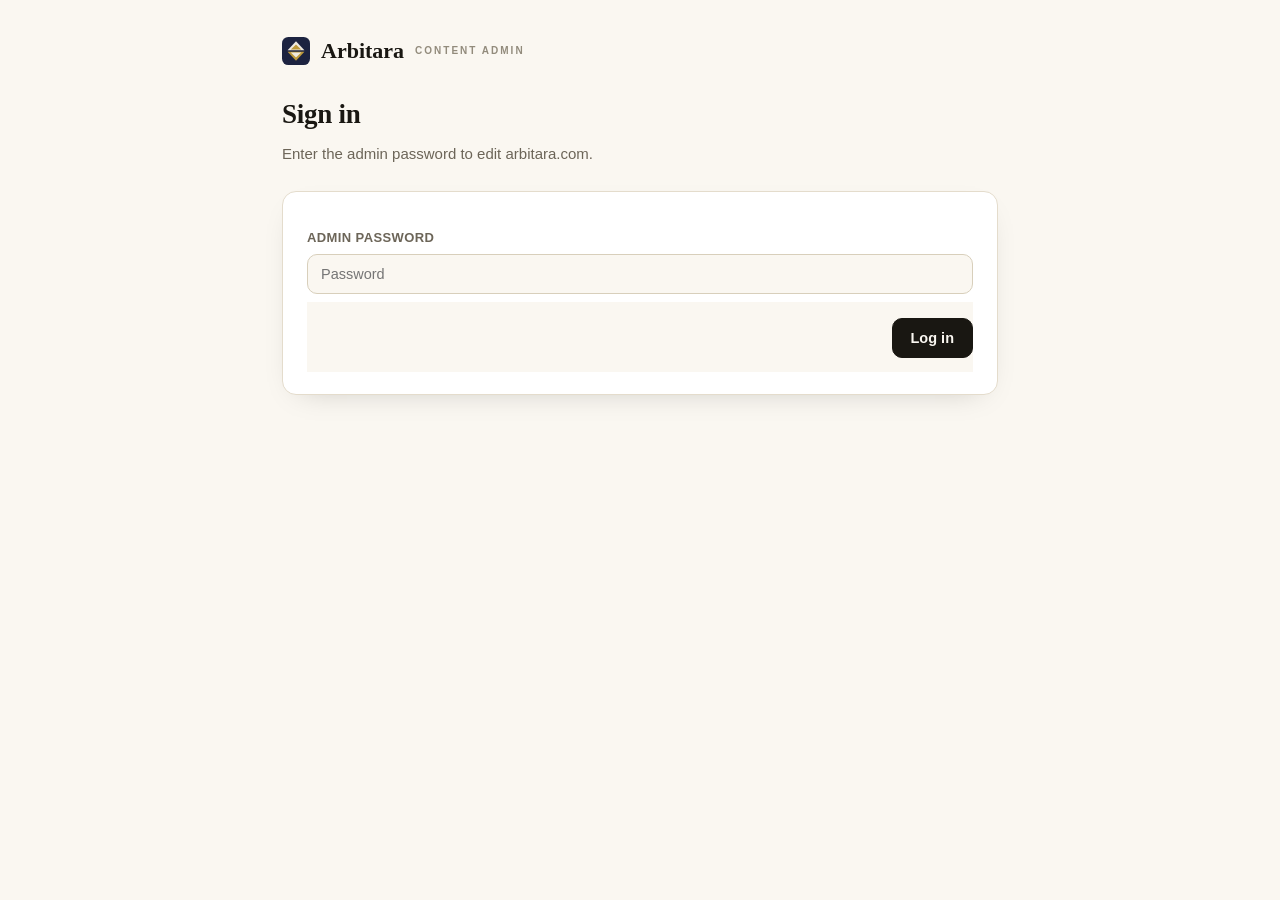
==== admin/index.html @ 980dfe69 "Add Contacts admin tab and wire lead capture to the Worker Contact form and waitlist signups now POS" ====
<!doctype html>
<html lang="en">
<head>
<meta charset="utf-8">
<meta name="viewport" content="width=device-width, initial-scale=1">
<meta name="robots" content="noindex, nofollow">
<title>Arbitara: Content Admin</title>
<link rel="icon" href="data:image/svg+xml,%3Csvg xmlns='http://www.w3.org/2000/svg' viewBox='0 0 40 40'%3E%3Crect width='40' height='40' rx='9' fill='%231C2340'/%3E%3Cpath d='M20 6 L32 19 L8 19 Z' fill='%23EFEAE0'/%3E%3Cpath d='M20 10.6 L27.4 18 L12.6 18 Z' fill='%23BE9A3B'/%3E%3Cpath d='M8 21 L32 21 L20 34 Z' fill='%23BE9A3B'/%3E%3Cpath d='M12.6 22 L27.4 22 L20 29.4 Z' fill='%23EFEAE0'/%3E%3C/svg%3E">
<style>
  :root{
    --paper:#FAF7F1;--card:#fff;--ink:#191712;--muted:#6C6558;--faint:#928B7C;
    --line:#E4DCCC;--line-2:#D8CFBB;--accent:#B0862B;--accent-ink:#836417;
    --navy:#1C2340;--good:#3E6E4B;--danger:#9B3B2E;
    --serif:"Iowan Old Style","Palatino Linotype",Palatino,Georgia,serif;
    --sans:-apple-system,BlinkMacSystemFont,"Segoe UI",Inter,Roboto,Helvetica,Arial,sans-serif;
  }
  @media (prefers-color-scheme: dark){:root{
    --paper:#14130F;--card:#1E1C17;--ink:#F2ECE0;--muted:#A79F8E;--faint:#7E7767;
    --line:#302D25;--line-2:#3B372D;--accent:#CBA343;--accent-ink:#D8B255;--good:#7FB98C;--danger:#D98572;
  }}
  *{box-sizing:border-box;}
  body{margin:0;background:var(--paper);color:var(--ink);font-family:var(--sans);line-height:1.55;-webkit-font-smoothing:antialiased;}
  a{color:var(--accent-ink);}
  .wrap{max-width:760px;margin:0 auto;padding:34px 22px 80px;}
  .brand{display:flex;align-items:center;gap:11px;font-family:var(--serif);font-size:22px;font-weight:600;}
  .brand svg{width:28px;height:28px;}
  .brand small{font-family:var(--sans);font-size:10px;font-weight:700;letter-spacing:.2em;text-transform:uppercase;color:var(--faint);align-self:center;}
  h1{font-family:var(--serif);font-size:27px;margin:26px 0 6px;letter-spacing:-.01em;}
  .sub{color:var(--muted);font-size:15px;margin:0 0 26px;}
  .card{background:var(--card);border:1px solid var(--line);border-radius:14px;padding:22px 24px;margin-bottom:18px;box-shadow:0 10px 30px -18px rgba(0,0,0,.25);}
  .card h2{font-family:var(--serif);font-size:19px;margin:0 0 4px;}
  .card .desc{color:var(--faint);font-size:13px;margin:0 0 16px;}
  label.fld{display:block;font-size:13px;font-weight:600;color:var(--muted);margin:14px 0 6px;text-transform:uppercase;letter-spacing:.03em;}
  input[type=text],input[type=password],textarea{width:100%;font-family:var(--sans);font-size:14.5px;color:var(--ink);background:var(--paper);border:1px solid var(--line-2);border-radius:10px;padding:11px 13px;}
  input:focus,textarea:focus{outline:none;border-color:var(--accent);}
  textarea{resize:vertical;min-height:60px;}
  .btn{font-family:var(--sans);font-size:14.5px;font-weight:600;cursor:pointer;border:1px solid var(--line-2);background:var(--card);color:var(--ink);padding:11px 18px;border-radius:10px;transition:border-color .15s,background .15s,opacity .15s;}
  .btn:hover{border-color:var(--accent);}
  .btn.primary{background:var(--ink);color:var(--paper);border-color:var(--ink);}
  .btn.primary:hover{background:var(--accent-ink);border-color:var(--accent-ink);color:#fff;}
  .btn:disabled{opacity:.5;cursor:default;}
  .row{display:flex;align-items:center;justify-content:space-between;gap:14px;padding:11px 0;border-top:1px solid var(--line);}
  .row:first-child{border-top:none;}
  .row .lab{font-size:15px;}
  .row .lab small{display:block;color:var(--faint);font-size:12.5px;font-weight:400;}
  .sw{position:relative;width:46px;height:26px;flex:none;}
  .sw input{opacity:0;width:0;height:0;position:absolute;}
  .sw span{position:absolute;inset:0;background:var(--line-2);border-radius:20px;transition:background .18s;cursor:pointer;}
  .sw span::before{content:"";position:absolute;width:20px;height:20px;left:3px;top:3px;background:#fff;border-radius:50%;transition:transform .18s;box-shadow:0 1px 3px rgba(0,0,0,.3);}
  .sw input:checked + span{background:var(--good);}
  .sw input:checked + span::before{transform:translateX(20px);}
  .bar{position:sticky;bottom:0;background:var(--paper);border-top:1px solid var(--line);padding:14px 0;margin-top:8px;display:flex;align-items:center;gap:14px;justify-content:flex-end;}
  .msg{font-size:13.5px;margin-right:auto;}
  .msg.ok{color:var(--good);} .msg.err{color:var(--danger);}
  .topbar{display:flex;align-items:center;justify-content:space-between;gap:12px;flex-wrap:wrap;}
  .who{font-size:13px;color:var(--faint);}
  .hidden{display:none!important;}
  .srow{border-top:1px solid var(--line);}
  .srow:first-child{border-top:none;}
  .srow-head{display:flex;align-items:center;gap:12px;padding:10px 0;}
  .srow-head .lab{flex:1;font-size:15px;}
  .ord{display:flex;flex-direction:column;gap:2px;}
  .mv{width:26px;height:18px;line-height:1;padding:0;border:1px solid var(--line-2);background:var(--card);color:var(--muted);border-radius:6px;cursor:pointer;font-size:11px;}
  .mv:hover{border-color:var(--accent);color:var(--ink);}
  .btn-txt{font-size:12.5px;font-weight:600;color:var(--muted);background:transparent;border:1px solid var(--line-2);border-radius:8px;padding:5px 11px;cursor:pointer;}
  .btn-txt:hover{border-color:var(--accent);color:var(--ink);}
  .btn-txt.on{border-color:var(--accent);color:var(--accent-ink);}
  .srow-text{padding:4px 0 16px 38px;}
  .srow-text .fld{margin-top:10px;}
  .img-upload{display:flex;flex-direction:column;gap:10px;}
  .img-preview{border:1px solid var(--line-2);border-radius:10px;overflow:hidden;background:var(--paper-2);
    min-height:90px;display:flex;align-items:center;justify-content:center;}
  .img-preview.empty{color:var(--faint);font-size:13px;border-style:dashed;}
  .img-preview img{display:block;width:100%;max-height:220px;object-fit:cover;}
  .img-actions{display:flex;align-items:center;gap:10px;flex-wrap:wrap;}
  .btn-file{position:relative;overflow:hidden;}
  .img-msg{font-size:12.5px;color:var(--faint);}
  .img-msg.ok{color:var(--good);}
  .img-msg.err{color:var(--danger);}
  .tool-block{border-top:1px solid var(--line);padding-top:18px;margin-top:18px;}
  .tool-block:first-of-type{border-top:none;padding-top:0;margin-top:0;}
  .doc-upload{display:flex;flex-direction:column;gap:10px;}
  .doc-preview{border:1px solid var(--line-2);border-radius:10px;background:var(--paper-2);
    min-height:44px;display:flex;align-items:center;padding:0 14px;font-size:13.5px;}
  .doc-preview.empty{color:var(--faint);font-size:13px;border-style:dashed;}
  .doc-preview a{color:var(--accent-ink);font-weight:600;word-break:break-all;}
  .doc-actions{display:flex;align-items:center;gap:10px;flex-wrap:wrap;}
  .doc-msg{font-size:12.5px;color:var(--faint);}
  .doc-msg.ok{color:var(--good);}
  .doc-msg.err{color:var(--danger);}
  .tabs{display:flex;gap:6px;margin:22px 0 24px;border-bottom:1px solid var(--line);}
  .tab-btn{font-family:var(--sans);font-size:14.5px;font-weight:600;cursor:pointer;border:none;background:transparent;color:var(--faint);padding:10px 4px 12px;margin-right:18px;border-bottom:2px solid transparent;}
  .tab-btn:hover{color:var(--ink);}
  .tab-btn.active{color:var(--ink);border-bottom-color:var(--accent);}
  .leads-bar{display:flex;align-items:center;justify-content:space-between;gap:12px;margin-bottom:16px;}
  .leads-count{font-size:13px;color:var(--faint);}
  .leads-table-wrap{overflow-x:auto;border:1px solid var(--line);border-radius:12px;}
  table.leads{width:100%;border-collapse:collapse;font-size:13.5px;white-space:nowrap;}
  table.leads th{text-align:left;font-size:11.5px;font-weight:700;text-transform:uppercase;letter-spacing:.03em;color:var(--faint);padding:10px 14px;border-bottom:1px solid var(--line);background:var(--card);position:sticky;top:0;}
  table.leads td{padding:10px 14px;border-bottom:1px solid var(--line);color:var(--ink);}
  table.leads tr:last-child td{border-bottom:none;}
  table.leads td.email{color:var(--accent-ink);}
  .leads-empty{color:var(--faint);font-size:14px;padding:30px 4px;text-align:center;}
</style>
</head>
<body>
<div class="wrap">
  <div class="topbar">
    <div class="brand">
      <svg viewBox="0 0 40 40" fill="none"><rect width="40" height="40" rx="9" fill="#1C2340"/><path d="M20 6 L32 19 L8 19 Z" fill="#EFEAE0"/><path d="M20 10.6 L27.4 18 L12.6 18 Z" fill="#BE9A3B"/><path d="M8 21 L32 21 L20 34 Z" fill="#BE9A3B"/><path d="M12.6 22 L27.4 22 L20 29.4 Z" fill="#EFEAE0"/></svg>
      Arbitara <small>Content Admin</small>
    </div>
    <div class="who" id="who"></div>
  </div>

  <!-- SIGN IN -->
  <div id="connect">
    <h1>Sign in</h1>
    <p class="sub">Enter the admin password to edit arbitara.com.</p>
    <div class="card">
      <label class="fld" for="pw">Admin password</label>
      <input type="password" id="pw" autocomplete="current-password" placeholder="Password">
      <div class="bar" style="position:static;border:none;padding-top:16px;">
        <span class="msg" id="connectMsg"></span>
        <button class="btn primary" id="loginBtn">Log in</button>
      </div>
    </div>
  </div>

  <!-- EDITOR -->
  <div id="editor" class="hidden">
    <h1>Admin</h1>
    <p class="sub">Manage arbitara.com's content and see who's reached out.</p>

    <div class="tabs">
      <button type="button" class="tab-btn active" data-tab="content">Content</button>
      <button type="button" class="tab-btn" data-tab="contacts">Contacts</button>
    </div>

    <div id="panelContent">

    <div class="card">
      <h2>Hero text</h2>
      <p class="desc">The homepage's opening headline block.</p>
      <label class="fld">Eyebrow</label>
      <input type="text" data-k="hero.eyebrow">
      <label class="fld">Headline <span style="text-transform:none;font-weight:400;color:var(--faint)">(HTML allowed — wrap a word in &lt;span class="em"&gt;…&lt;/span&gt; to give it the gold italic treatment)</span></label>
      <input type="text" data-k="hero.headline">
      <label class="fld">Lede paragraph <span style="text-transform:none;font-weight:400;color:var(--faint)">(HTML allowed)</span></label>
      <textarea data-k="hero.lede"></textarea>
      <label class="fld">Primary button label</label>
      <input type="text" data-k="hero.ctaPrimary">
      <label class="fld">Secondary button label</label>
      <input type="text" data-k="hero.ctaSecondary">
    </div>

    <div class="card">
      <h2>Hero stats</h2>
      <p class="desc">The row of four figures below the headline. Reorder with ↑ ↓, add or remove as needed.</p>
      <div id="statList"></div>
      <button type="button" class="btn" id="statAdd" style="margin-top:12px">+ Add a stat</button>
    </div>

    <div class="card">
      <h2>Hero photo</h2>
      <p class="desc">The background photo on the homepage's opening section. Leave empty to use the plain default look.</p>
      <div class="img-upload" data-img-for="hero">
        <div class="img-preview empty">No image</div>
        <div class="img-actions">
          <label class="btn btn-file">Upload image<input type="file" class="img-file" accept="image/png,image/jpeg,image/webp,image/gif,image/svg+xml" hidden></label>
          <button type="button" class="btn img-remove hidden">Remove</button>
          <span class="img-msg"></span>
        </div>
        <input type="hidden" data-k="hero.image">
      </div>
    </div>

    <div class="card">
      <h2>White paper</h2>
      <p class="desc">An optional PDF offered from the hero's second button. Stays hidden until a document is uploaded and switched on.</p>
      <div class="row"><div class="lab">Show the button</div><label class="sw"><input type="checkbox" data-k="whitepaper.enabled"><span></span></label></div>
      <div class="row"><div class="lab">Require contact details before download</div><label class="sw"><input type="checkbox" data-k="whitepaper.gated"><span></span></label></div>
      <label class="fld">Document <span style="text-transform:none;font-weight:400;color:var(--faint)">(PDF, DOC, or DOCX, max 10MB)</span></label>
      <div class="doc-upload" data-doc-for="whitepaper">
        <div class="doc-preview empty">No document</div>
        <div class="doc-actions">
          <label class="btn btn-file">Upload document<input type="file" class="doc-file" accept="application/pdf,application/msword,application/vnd.openxmlformats-officedocument.wordprocessingml.document" hidden></label>
          <button type="button" class="btn doc-remove hidden">Remove</button>
          <span class="doc-msg"></span>
        </div>
        <input type="hidden" data-k="whitepaper.doc">
      </div>
    </div>

    <div class="card">
      <h2>Site password protection</h2>
      <p class="desc">Require a password to view the whole public site. (This is separate from your admin password above.)</p>
      <div class="row"><div class="lab">Password required <small>Visitors must enter the site password</small></div>
        <label class="sw"><input type="checkbox" data-k="password.enabled"><span></span></label></div>
      <label class="fld" for="pwNew">Change site password <span style="text-transform:none;font-weight:400;color:var(--faint)">(leave blank to keep current)</span></label>
      <input type="password" id="pwNew" placeholder="New site password" autocomplete="new-password">
      <label class="fld" for="pwHeading">Heading</label>
      <input type="text" id="pwHeading" data-k="password.heading">
      <label class="fld" for="pwText">Message</label>
      <input type="text" id="pwText" data-k="password.text">
    </div>

    <div class="card">
      <h2>Coming-soon mode</h2>
      <p class="desc">Hide the entire site behind a holding page with a waitlist form.</p>
      <div class="row"><div class="lab">Coming-soon enabled</div>
        <label class="sw"><input type="checkbox" data-k="comingSoon.enabled"><span></span></label></div>
      <label class="fld">Heading</label><input type="text" data-k="comingSoon.heading">
      <label class="fld">Message</label><textarea data-k="comingSoon.text"></textarea>
    </div>

    <div class="card">
      <h2>Announcement banner</h2>
      <div class="row"><div class="lab">Banner enabled <small>Bar at the top of every page</small></div>
        <label class="sw"><input type="checkbox" data-k="banner.enabled"><span></span></label></div>
      <label class="fld">Text (basic HTML links allowed)</label><input type="text" data-k="banner.text">
    </div>

    <div class="card">
      <h2>Practitioner tools</h2>
      <p class="desc">Each tool can be switched off, renamed, given its own description, and offered as an optional downloadable document.</p>
      <div id="toolList"></div>
    </div>

    <div class="card">
      <h2>Page sections</h2>
      <p class="desc">Reorder with ↑ ↓ · toggle visibility · “Text” edits the section’s eyebrow, title &amp; intro.</p>
      <div id="sectionList"></div>
    </div>

    </div><!-- /panelContent -->

    <div id="panelContacts" class="hidden">
      <div class="card">
        <div class="leads-bar">
          <h2 style="margin:0;">Contacts</h2>
          <button type="button" class="btn" id="leadsRefresh">Refresh</button>
        </div>
        <p class="desc">Everyone who's submitted the contact form or a waitlist signup, newest first.</p>
        <div class="leads-count" id="leadsCount"></div>
        <div id="leadsBody" style="margin-top:12px;"></div>
      </div>
    </div>

    <div style="display:flex;gap:12px;margin-top:20px;">
      <button class="btn" id="disconnectBtn">Sign out</button>
      <button class="btn" id="reloadBtn">Reload</button>
    </div>
  </div>
</div>

<div class="bar hidden" id="saveBar">
  <div class="wrap" style="padding:0 22px;display:flex;align-items:center;gap:14px;width:100%;max-width:760px;">
    <span class="msg" id="saveMsg"></span>
    <button class="btn primary" id="saveBtn">Save changes</button>
  </div>
</div>

<script>
(function(){
  "use strict";

  /* ===================================================================
     The Cloudflare Worker URL — set this to your deployed worker, e.g.
     "https://arbitara-admin.<your-subdomain>.workers.dev"
     =================================================================== */
  var API_BASE = "https://arbitara-admin.slava-satanovsky.workers.dev";

  var SESSION_KEY="arb-admin-session";
  var session=null, sha=null, cfg=null;
  var $=function(s){return document.querySelector(s);};

  function get(o,path){return path.split(".").reduce(function(a,k){return a&&a[k];},o);}
  function set(o,path,v){var ks=path.split("."),last=ks.pop();var t=ks.reduce(function(a,k){if(a[k]==null)a[k]={};return a[k];},o);t[last]=v;}
  function sha256Hex(str){return crypto.subtle.digest("SHA-256",new TextEncoder().encode(str)).then(function(buf){return Array.prototype.map.call(new Uint8Array(buf),function(b){return ("0"+b.toString(16)).slice(-2);}).join("");});}
  function configured(){ return API_BASE && API_BASE.indexOf("REPLACE-WITH")<0; }

  function showConnect(m,isErr){
    $("#connect").classList.remove("hidden"); $("#editor").classList.add("hidden"); $("#saveBar").classList.add("hidden");
    $("#who").textContent="";
    if(m!==undefined){var e=$("#connectMsg"); e.textContent=m; e.className="msg "+(isErr?"err":"ok");}
  }
  function showEditor(){ $("#connect").classList.add("hidden"); $("#editor").classList.remove("hidden"); $("#saveBar").classList.remove("hidden"); }
  function saveMsg(m,cls){var e=$("#saveMsg");e.textContent=m||"";e.className="msg "+(cls||"");}

  function login(){
    var pw=$("#pw").value;
    if(!pw){ showConnect("Enter the password.",true); return; }
    $("#connectMsg").textContent="Signing in…"; $("#connectMsg").className="msg";
    fetch(API_BASE+"/login",{method:"POST",headers:{"Content-Type":"application/json"},body:JSON.stringify({password:pw})})
      .then(function(r){ return r.json().then(function(j){ if(!r.ok) throw new Error(j.error||"Sign-in failed."); return j; }); })
      .then(function(j){ session=j.token; try{sessionStorage.setItem(SESSION_KEY,session);}catch(e){} $("#pw").value=""; return loadConfig(); })
      .catch(function(err){ showConnect(err.message,true); });
  }

  function loadConfig(){
    return fetch(API_BASE+"/config",{headers:{"Authorization":"Bearer "+session},cache:"no-store"})
      .then(function(r){ if(r.status===401) throw new Error("Session expired. Sign in again."); return r.json().then(function(j){ if(!r.ok) throw new Error(j.error||"Load failed."); return j; }); })
      .then(function(j){ cfg=j.config; sha=j.sha; $("#who").textContent="Signed in"; buildSections(); buildStats(); buildTools(); render(); showEditor(); })
      .catch(function(err){ session=null; try{sessionStorage.removeItem(SESSION_KEY);}catch(e){} showConnect(err.message,true); });
  }

  function render(){
    document.querySelectorAll("[data-k]").forEach(function(el){
      var k=el.getAttribute("data-k"); var v=get(cfg,k);
      if(el.type==="checkbox") el.checked=(v===true);
      else el.value=(v==null?"":v);
    });
    $("#pwNew").value="";
    saveMsg("");
  }

  var SECTION_META=[
    {id:"disappear",label:"The Gap"},
    {id:"anatomy",label:"Anatomy of a decision"},
    {id:"process",label:"The Process (12 steps)"},
    {id:"tiers",label:"The three Tiers"},
    {id:"assessment",label:"Self-Assessment (5 questions)"},
    {id:"bias",label:"Bias & Noise"},
    {id:"ai",label:"AI & Ownership"},
    {id:"principles",label:"Seven Principles"},
    {id:"toolkit",label:"Toolkit"},
    {id:"contact",label:"Contact"}
  ];
  function buildSections(){
    var host=document.getElementById("sectionList");
    var byId={}; SECTION_META.forEach(function(m){byId[m.id]=m;});
    var order=(cfg.sectionOrder&&cfg.sectionOrder.length)?cfg.sectionOrder.slice():SECTION_META.map(function(m){return m.id;});
    SECTION_META.forEach(function(m){ if(order.indexOf(m.id)<0) order.push(m.id); });
    host.innerHTML="";
    order.forEach(function(id){
      var m=byId[id]; if(!m) return;
      var live=get(cfg,"sectionText."+id+".navLabel")||get(cfg,"sectionText."+id+".title")||m.label;
      var row=document.createElement("div");
      row.className="srow"; row.setAttribute("data-id",id);
      row.innerHTML=
        '<div class="srow-head">'+
          '<div class="ord"><button type="button" class="mv up" aria-label="Move up">↑</button><button type="button" class="mv down" aria-label="Move down">↓</button></div>'+
          '<div class="lab" data-default="'+m.label+'">'+live+'</div>'+
          '<button type="button" class="btn-txt">Text</button>'+
          '<label class="sw"><input type="checkbox" data-k="sections.'+id+'"><span></span></label>'+
        '</div>'+
        '<div class="srow-text hidden">'+
          '<label class="fld">Nav &amp; footer label <span style="text-transform:none;font-weight:400;color:var(--faint)">(short, used in the menu and footer — this is the section\'s name)</span></label><input type="text" class="nav-label-input" data-k="sectionText.'+id+'.navLabel" placeholder="'+m.label+'">'+
          '<label class="fld">Eyebrow</label><input type="text" data-k="sectionText.'+id+'.eyebrow">'+
          '<label class="fld">Title</label><input type="text" data-k="sectionText.'+id+'.title">'+
          '<label class="fld">Intro (HTML allowed)</label><textarea data-k="sectionText.'+id+'.intro"></textarea>'+
          '<label class="fld">Illustration <span style="text-transform:none;font-weight:400;color:var(--faint)">(optional, shown as a framed image below the intro · PNG/JPG/WebP/GIF/SVG, max 4MB)</span></label>'+
          '<div class="img-upload" data-img-for="'+id+'">'+
            '<div class="img-preview empty">No image</div>'+
            '<div class="img-actions">'+
              '<label class="btn btn-file">Upload image<input type="file" class="img-file" accept="image/png,image/jpeg,image/webp,image/gif,image/svg+xml" hidden></label>'+
              '<button type="button" class="btn img-remove hidden">Remove</button>'+
              '<span class="img-msg"></span>'+
            '</div>'+
            '<input type="hidden" data-k="sectionText.'+id+'.image">'+
          '</div>'+
        '</div>';
      host.appendChild(row);
    });
    host.onclick=function(e){
      var row=e.target.closest(".srow"); if(!row) return;
      if(e.target.classList.contains("up")){ var pv=row.previousElementSibling; if(pv) host.insertBefore(row,pv); }
      else if(e.target.classList.contains("down")){ var nx=row.nextElementSibling; if(nx) host.insertBefore(nx,row); }
      else if(e.target.classList.contains("btn-txt")){ row.querySelector(".srow-text").classList.toggle("hidden"); e.target.classList.toggle("on"); }
      else if(e.target.classList.contains("img-remove")){
        var up=e.target.closest(".img-upload");
        up.querySelector("input[type=hidden]").value="";
        setImagePreview(up, "");
      }
    };
    host.addEventListener("input", function(e){
      if(!e.target.classList.contains("nav-label-input")) return;
      var row=e.target.closest(".srow");
      var lab=row.querySelector(".lab");
      lab.textContent=e.target.value.trim()||lab.getAttribute("data-default");
    });
    host.addEventListener("change", function(e){
      if(!e.target.classList.contains("img-file")) return;
      var up=e.target.closest(".img-upload");
      var id=up.getAttribute("data-img-for");
      var file=e.target.files[0];
      e.target.value=""; // allow re-selecting the same file later
      if(file) uploadImage(id, file, up);
    });
    refreshImagePreviews();
  }

  // Populate every .img-upload's preview from whatever config path its own
  // hidden input targets (sectionText.<id>.image for a section, hero.image
  // for the hero) — works uniformly, no special-casing by id.
  function refreshImagePreviews(){
    document.querySelectorAll(".img-upload").forEach(function(up){
      var key=up.querySelector("input[type=hidden]").getAttribute("data-k");
      var path=get(cfg,key);
      setImagePreview(up, path ? "../"+path : "");
    });
  }

  // The hero's upload control is static markup (not rebuilt per-row like
  // section rows are), so it's wired once, directly, rather than through
  // buildSections()'s per-row delegation.
  function wireStandaloneImageUpload(up){
    if(!up) return;
    up.querySelector(".img-file").addEventListener("change", function(e){
      var id=up.getAttribute("data-img-for");
      var file=e.target.files[0];
      e.target.value="";
      if(file) uploadImage(id, file, up);
    });
    up.querySelector(".img-remove").addEventListener("click", function(){
      up.querySelector("input[type=hidden]").value="";
      setImagePreview(up, "");
    });
  }

  // Same idea as wireStandaloneImageUpload, for a lone .doc-upload control
  // that isn't part of buildTools()'s per-row delegation (e.g. the white
  // paper's document, which lives outside #toolList).
  function wireStandaloneDocUpload(up){
    if(!up) return;
    up.querySelector(".doc-file").addEventListener("change", function(e){
      var id=up.getAttribute("data-doc-for");
      var file=e.target.files[0];
      e.target.value="";
      if(file) uploadDoc(id, file, up);
    });
    up.querySelector(".doc-remove").addEventListener("click", function(){
      up.querySelector("input[type=hidden]").value="";
      setDocPreview(up, "");
    });
  }

  var MAX_IMAGE_BYTES = 4*1024*1024;
  function setImagePreview(up, src){
    var box=up.querySelector(".img-preview");
    var removeBtn=up.querySelector(".img-remove");
    if(src){
      box.classList.remove("empty");
      box.innerHTML='<img src="'+src+'" alt="">';
      removeBtn.classList.remove("hidden");
    } else {
      box.classList.add("empty");
      box.innerHTML="No image";
      removeBtn.classList.add("hidden");
    }
  }
  function uploadImage(id, file, up){
    var allowed=["image/png","image/jpeg","image/webp","image/gif","image/svg+xml"];
    var msg=up.querySelector(".img-msg");
    msg.textContent=""; msg.className="img-msg";
    if(allowed.indexOf(file.type)<0){ msg.textContent="Unsupported file type."; msg.className="img-msg err"; return; }
    if(file.size>MAX_IMAGE_BYTES){ msg.textContent="Image is over 4MB."; msg.className="img-msg err"; return; }
    msg.textContent="Uploading…";
    var reader=new FileReader();
    reader.onload=function(){
      fetch(API_BASE+"/upload",{method:"POST",headers:{"Content-Type":"application/json","Authorization":"Bearer "+session},
        body:JSON.stringify({id:id,contentType:file.type,contentBase64:reader.result})})
        .then(function(r){ return r.json().then(function(j){ if(!r.ok) throw new Error(j.error||"Upload failed."); return j; }); })
        .then(function(j){
          up.querySelector("input[type=hidden]").value=j.path;
          setImagePreview(up, reader.result); // instant local preview — no wait on GitHub Pages
          msg.textContent="Uploaded. Click Save to publish."; msg.className="img-msg ok";
        })
        .catch(function(err){ msg.textContent=err.message||"Upload failed."; msg.className="img-msg err"; });
    };
    reader.readAsDataURL(file);
  }

  function collect(){
    document.querySelectorAll("[data-k]").forEach(function(el){
      var k=el.getAttribute("data-k");
      if(el.type==="checkbox") set(cfg,k,el.checked);
      else set(cfg,k,el.value);
    });
    var order=[].map.call(document.querySelectorAll("#sectionList .srow"),function(r){return r.getAttribute("data-id");});
    if(order.length) cfg.sectionOrder=order;
    collectStats();
  }

  // ---- Hero stats: a genuine repeatable list, not field overrides, so it's
  // read/written as a plain array rather than through the dot-path set()
  // helper (which doesn't handle array-length changes cleanly). ----
  function buildStats(){
    var host=document.getElementById("statList");
    var stats=(cfg.hero&&cfg.hero.stats)||[];
    host.innerHTML="";
    stats.forEach(function(s){ host.appendChild(statRow(s)); });
  }
  function statRow(s){
    s=s||{n:"",l:"",src:""};
    var row=document.createElement("div");
    row.className="srow";
    row.innerHTML=
      '<div class="srow-head">'+
        '<div class="ord"><button type="button" class="mv up" aria-label="Move up">↑</button><button type="button" class="mv down" aria-label="Move down">↓</button></div>'+
        '<div class="lab">Stat</div>'+
        '<button type="button" class="btn-txt stat-remove" style="color:var(--danger);border-color:var(--danger)">Remove</button>'+
      '</div>'+
      '<div class="srow-text" style="display:block">'+
        '<label class="fld">Number <span style="text-transform:none;font-weight:400;color:var(--faint)">(HTML allowed — wrap the figure in &lt;span class="u"&gt;…&lt;/span&gt; for the gold highlight)</span></label>'+
        '<input type="text" class="stat-n">'+
        '<label class="fld">Label</label><textarea class="stat-l" style="min-height:44px"></textarea>'+
        '<label class="fld">Source</label><input type="text" class="stat-src">'+
      '</div>';
    row.querySelector(".stat-n").value=s.n||"";
    row.querySelector(".stat-l").value=s.l||"";
    row.querySelector(".stat-src").value=s.src||"";
    return row;
  }
  function collectStats(){
    var rows=document.querySelectorAll("#statList .srow");
    cfg.hero=cfg.hero||{};
    cfg.hero.stats=[].map.call(rows,function(r){
      return { n:r.querySelector(".stat-n").value, l:r.querySelector(".stat-l").value, src:r.querySelector(".stat-src").value };
    });
  }
  document.getElementById("statList").addEventListener("click",function(e){
    var row=e.target.closest(".srow"); if(!row) return;
    var host=document.getElementById("statList");
    if(e.target.classList.contains("up")){ var pv=row.previousElementSibling; if(pv) host.insertBefore(row,pv); }
    else if(e.target.classList.contains("down")){ var nx=row.nextElementSibling; if(nx) host.insertBefore(nx,row); }
    else if(e.target.classList.contains("stat-remove")){ row.remove(); }
  });
  document.getElementById("statAdd").addEventListener("click",function(){
    document.getElementById("statList").appendChild(statRow());
  });

  // ---- Practitioner tools: name / body text / optional document per tool ----
  var TOOL_META=[
    {id:"checklist",label:"Pre-decision checklist"},
    {id:"diagnostic",label:"Tier diagnostic"},
    {id:"record",label:"One-page decision record"}
  ];
  function buildTools(){
    var host=document.getElementById("toolList");
    host.innerHTML="";
    TOOL_META.forEach(function(m){
      var row=document.createElement("div");
      row.className="tool-block";
      row.innerHTML=
        '<div class="row"><div class="lab">'+m.label+'</div><label class="sw"><input type="checkbox" data-k="tools.'+m.id+'"><span></span></label></div>'+
        '<label class="fld">Name</label><input type="text" data-k="toolsText.'+m.id+'.name" placeholder="'+m.label+'">'+
        '<label class="fld">Body text</label><textarea data-k="toolsText.'+m.id+'.body"></textarea>'+
        '<label class="fld">Document <span style="text-transform:none;font-weight:400;color:var(--faint)">(optional — shown as a "Download the document" link · PDF, DOC, or DOCX, max 10MB)</span></label>'+
        '<div class="doc-upload" data-doc-for="'+m.id+'">'+
          '<div class="doc-preview empty">No document</div>'+
          '<div class="doc-actions">'+
            '<label class="btn btn-file">Upload document<input type="file" class="doc-file" accept="application/pdf,application/msword,application/vnd.openxmlformats-officedocument.wordprocessingml.document" hidden></label>'+
            '<button type="button" class="btn doc-remove hidden">Remove</button>'+
            '<span class="doc-msg"></span>'+
          '</div>'+
          '<input type="hidden" data-k="toolsText.'+m.id+'.doc">'+
        '</div>';
      host.appendChild(row);
    });
    host.onclick=function(e){
      if(e.target.classList.contains("doc-remove")){
        var up=e.target.closest(".doc-upload");
        up.querySelector("input[type=hidden]").value="";
        setDocPreview(up, "");
      }
    };
    host.addEventListener("change", function(e){
      if(!e.target.classList.contains("doc-file")) return;
      var up=e.target.closest(".doc-upload");
      var id=up.getAttribute("data-doc-for");
      var file=e.target.files[0];
      e.target.value="";
      if(file) uploadDoc(id, file, up);
    });
    refreshDocPreviews();
  }
  function refreshDocPreviews(){
    document.querySelectorAll(".doc-upload").forEach(function(up){
      var key=up.querySelector("input[type=hidden]").getAttribute("data-k");
      setDocPreview(up, get(cfg,key)||"");
    });
  }
  function setDocPreview(up, path){
    var box=up.querySelector(".doc-preview");
    var removeBtn=up.querySelector(".doc-remove");
    if(path){
      box.classList.remove("empty");
      box.innerHTML='<a href="../'+path+'" target="_blank" rel="noopener">'+path.split("/").pop()+'</a>';
      removeBtn.classList.remove("hidden");
    } else {
      box.classList.add("empty");
      box.innerHTML="No document";
      removeBtn.classList.add("hidden");
    }
  }
  var MAX_DOC_BYTES = 10*1024*1024;
  function uploadDoc(id, file, up){
    var allowed=["application/pdf","application/msword","application/vnd.openxmlformats-officedocument.wordprocessingml.document"];
    var msg=up.querySelector(".doc-msg");
    msg.textContent=""; msg.className="doc-msg";
    if(allowed.indexOf(file.type)<0){ msg.textContent="Unsupported file type (PDF, DOC, or DOCX only)."; msg.className="doc-msg err"; return; }
    if(file.size>MAX_DOC_BYTES){ msg.textContent="File is over 10MB."; msg.className="doc-msg err"; return; }
    msg.textContent="Uploading…";
    var reader=new FileReader();
    reader.onload=function(){
      fetch(API_BASE+"/upload",{method:"POST",headers:{"Content-Type":"application/json","Authorization":"Bearer "+session},
        body:JSON.stringify({id:id+"-doc",contentType:file.type,contentBase64:reader.result})})
        .then(function(r){ return r.json().then(function(j){ if(!r.ok) throw new Error(j.error||"Upload failed."); return j; }); })
        .then(function(j){
          up.querySelector("input[type=hidden]").value=j.path;
          setDocPreview(up, j.path);
          msg.textContent="Uploaded. Click Save to publish."; msg.className="doc-msg ok";
        })
        .catch(function(err){ msg.textContent=err.message||"Upload failed."; msg.className="doc-msg err"; });
    };
    reader.readAsDataURL(file);
  }

  function save(){
    saveMsg("Saving…"); $("#saveBtn").disabled=true;
    collect();
    var newPw=$("#pwNew").value.trim();
    var chain=newPw ? sha256Hex(newPw.toLowerCase()).then(function(h){ set(cfg,"password.hash",h); }) : Promise.resolve();
    chain.then(function(){
      return fetch(API_BASE+"/config",{method:"PUT",headers:{"Content-Type":"application/json","Authorization":"Bearer "+session},body:JSON.stringify({config:cfg,sha:sha})});
    }).then(function(r){
      return r.json().then(function(j){ if(!r.ok){ var err=new Error(j.error||"Save failed."); err.status=r.status; throw err; } return j; });
    }).then(function(j){
      sha=j.sha; $("#pwNew").value="";
      saveMsg(newPw
        ? "Saved. New site password goes live in ~1 min. Visitors will be asked to sign in again."
        : "Saved. Live on arbitara.com in ~1 minute.","ok");
    }).catch(function(err){
      if(err.status===401){ session=null; try{sessionStorage.removeItem(SESSION_KEY);}catch(e){} showConnect("Session expired. Sign in again.",true); }
      else saveMsg(err.message||"Save failed.","err");
    }).finally(function(){ $("#saveBtn").disabled=false; });
  }

  // events
  $("#loginBtn").addEventListener("click",login);
  $("#pw").addEventListener("keydown",function(e){ if(e.key==="Enter") login(); });
  $("#saveBtn").addEventListener("click",save);
  $("#reloadBtn").addEventListener("click",function(){ loadConfig(); });
  $("#disconnectBtn").addEventListener("click",function(){
    session=null; try{sessionStorage.removeItem(SESSION_KEY);}catch(e){}
    $("#pw").value=""; leadsLoaded=false; showConnect("Signed out.",false);
  });
  wireStandaloneImageUpload(document.querySelector('.img-upload[data-img-for="hero"]'));
  wireStandaloneDocUpload(document.querySelector('.doc-upload[data-doc-for="whitepaper"]'));

  // ---- Tabs: Content (the switches above) vs Contacts (captured leads) ----
  var leadsLoaded=false;
  function switchTab(name){
    document.querySelectorAll(".tab-btn").forEach(function(b){ b.classList.toggle("active", b.getAttribute("data-tab")===name); });
    $("#panelContent").classList.toggle("hidden", name!=="content");
    $("#panelContacts").classList.toggle("hidden", name!=="contacts");
    $("#saveBar").classList.toggle("hidden", name!=="content");
    if(name==="contacts" && !leadsLoaded) loadLeads();
  }
  document.querySelectorAll(".tab-btn").forEach(function(b){
    b.addEventListener("click",function(){ switchTab(b.getAttribute("data-tab")); });
  });
  $("#leadsRefresh").addEventListener("click",function(){ loadLeads(); });

  function fmtDate(ts){
    var d=new Date(ts);
    return d.toLocaleDateString(undefined,{year:"numeric",month:"short",day:"numeric"})+" · "+d.toLocaleTimeString(undefined,{hour:"2-digit",minute:"2-digit"});
  }
  function escHtml(s){
    return String(s==null?"":s).replace(/[&<>"']/g,function(c){return {"&":"&amp;","<":"&lt;",">":"&gt;",'"':"&quot;","'":"&#39;"}[c];});
  }
  function loadLeads(){
    var body=$("#leadsBody"), count=$("#leadsCount");
    body.innerHTML='<p class="leads-empty">Loading…</p>'; count.textContent="";
    fetch(API_BASE+"/leads",{headers:{"Authorization":"Bearer "+session},cache:"no-store"})
      .then(function(r){ if(r.status===401) throw new Error("Session expired. Sign in again."); return r.json().then(function(j){ if(!r.ok) throw new Error(j.error||"Load failed."); return j; }); })
      .then(function(j){
        leadsLoaded=true;
        var leads=j.leads||[];
        count.textContent=leads.length+(leads.length===1?" contact":" contacts");
        if(!leads.length){ body.innerHTML='<p class="leads-empty">No contacts yet.</p>'; return; }
        var rows=leads.map(function(l){
          return "<tr><td>"+escHtml(fmtDate(l.ts))+"</td><td>"+escHtml(l.name)+"</td>"+
            '<td class="email">'+escHtml(l.email)+"</td><td>"+escHtml(l.interest)+"</td><td>"+escHtml(l.source)+"</td></tr>";
        }).join("");
        body.innerHTML='<div class="leads-table-wrap"><table class="leads"><thead><tr>'+
          "<th>Date</th><th>Name</th><th>Email</th><th>Interest</th><th>Source</th>"+
          "</tr></thead><tbody>"+rows+"</tbody></table></div>";
      })
      .catch(function(err){
        if(/session expired/i.test(err.message)){ session=null; try{sessionStorage.removeItem(SESSION_KEY);}catch(e){} showConnect(err.message,true); return; }
        body.innerHTML='<p class="leads-empty">'+escHtml(err.message||"Load failed.")+"</p>";
      });
  }

  // boot
  if(!configured()){ showConnect("Admin not configured yet. The Worker URL still needs to be set in this page.",true); return; }
  try{ session=sessionStorage.getItem(SESSION_KEY); }catch(e){}
  if(session){ loadConfig(); } else showConnect("");
})();
</script>
</body>
</html>
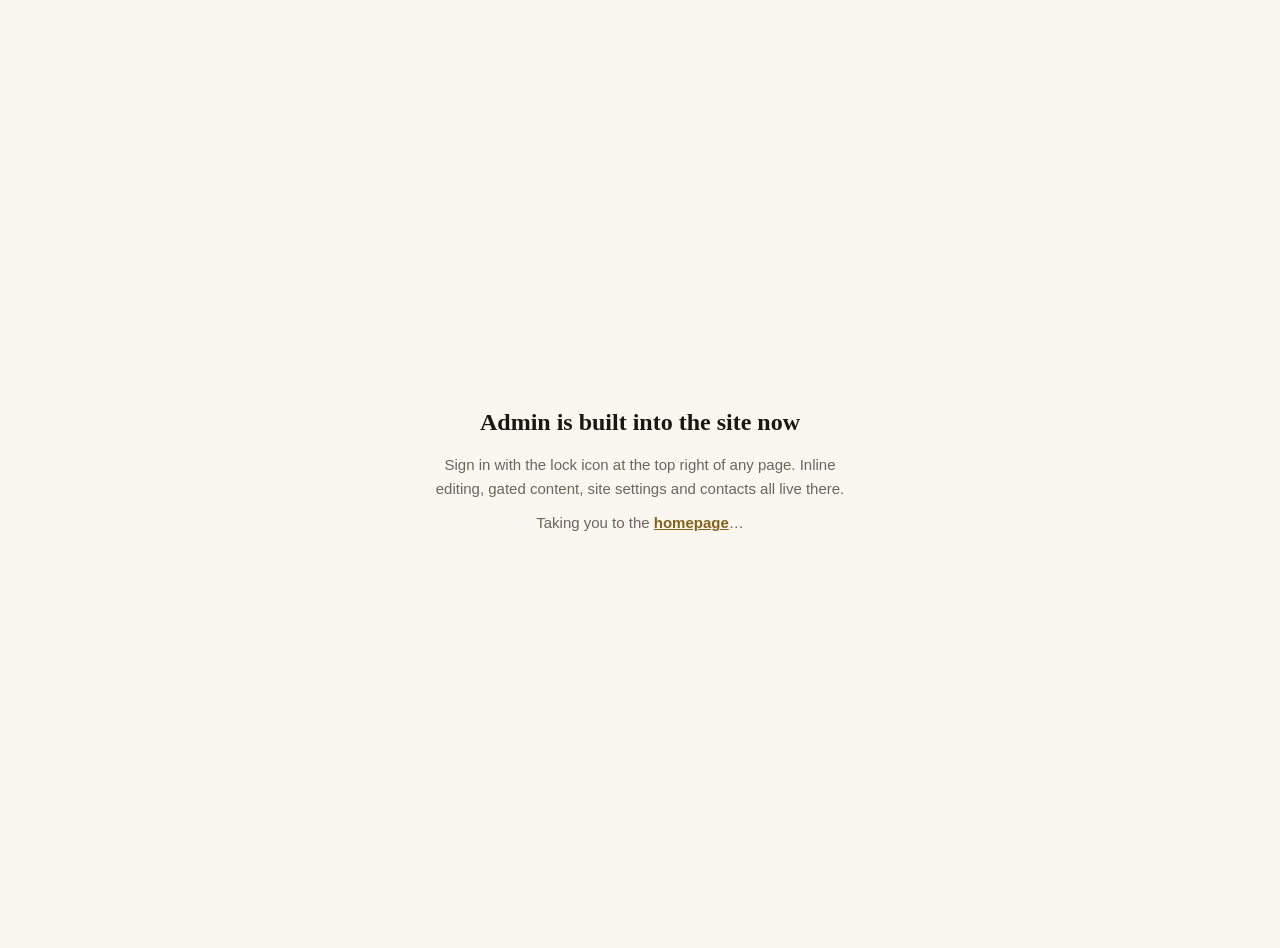
==== commit 1f7b3315: "Update site via deploy.sh" ====
--- a/admin/index.html
+++ b/admin/index.html
@@ -4,702 +4,32 @@
 <meta charset="utf-8">
 <meta name="viewport" content="width=device-width, initial-scale=1">
 <meta name="robots" content="noindex, nofollow">
-<title>Arbitara: Content Admin</title>
-<link rel="icon" href="data:image/svg+xml,%3Csvg xmlns='http://www.w3.org/2000/svg' viewBox='0 0 40 40'%3E%3Crect width='40' height='40' rx='9' fill='%231C2340'/%3E%3Cpath d='M20 6 L32 19 L8 19 Z' fill='%23EFEAE0'/%3E%3Cpath d='M20 10.6 L27.4 18 L12.6 18 Z' fill='%23BE9A3B'/%3E%3Cpath d='M8 21 L32 21 L20 34 Z' fill='%23BE9A3B'/%3E%3Cpath d='M12.6 22 L27.4 22 L20 29.4 Z' fill='%23EFEAE0'/%3E%3C/svg%3E">
+<title>Admin moved — Arbitara</title>
+<!-- The standalone admin page has been folded into the live site: sign in
+     with the lock icon (top right) and everything — inline editing, gated
+     content, site settings, contacts — is there. This stub just forwards
+     old bookmarks to the homepage. -->
+<meta http-equiv="refresh" content="3; url=/">
 <style>
-  :root{
-    --paper:#FAF7F1;--card:#fff;--ink:#191712;--muted:#6C6558;--faint:#928B7C;
-    --line:#E4DCCC;--line-2:#D8CFBB;--accent:#B0862B;--accent-ink:#836417;
-    --navy:#1C2340;--good:#3E6E4B;--danger:#9B3B2E;
+  :root{ --paper:#FAF7F1; --ink:#191712; --muted:#6C6558; --accent-ink:#836417;
     --serif:"Iowan Old Style","Palatino Linotype",Palatino,Georgia,serif;
-    --sans:-apple-system,BlinkMacSystemFont,"Segoe UI",Inter,Roboto,Helvetica,Arial,sans-serif;
-  }
-  @media (prefers-color-scheme: dark){:root{
-    --paper:#14130F;--card:#1E1C17;--ink:#F2ECE0;--muted:#A79F8E;--faint:#7E7767;
-    --line:#302D25;--line-2:#3B372D;--accent:#CBA343;--accent-ink:#D8B255;--good:#7FB98C;--danger:#D98572;
-  }}
-  *{box-sizing:border-box;}
-  body{margin:0;background:var(--paper);color:var(--ink);font-family:var(--sans);line-height:1.55;-webkit-font-smoothing:antialiased;}
-  a{color:var(--accent-ink);}
-  .wrap{max-width:760px;margin:0 auto;padding:34px 22px 80px;}
-  .brand{display:flex;align-items:center;gap:11px;font-family:var(--serif);font-size:22px;font-weight:600;}
-  .brand svg{width:28px;height:28px;}
-  .brand small{font-family:var(--sans);font-size:10px;font-weight:700;letter-spacing:.2em;text-transform:uppercase;color:var(--faint);align-self:center;}
-  h1{font-family:var(--serif);font-size:27px;margin:26px 0 6px;letter-spacing:-.01em;}
-  .sub{color:var(--muted);font-size:15px;margin:0 0 26px;}
-  .card{background:var(--card);border:1px solid var(--line);border-radius:14px;padding:22px 24px;margin-bottom:18px;box-shadow:0 10px 30px -18px rgba(0,0,0,.25);}
-  .card h2{font-family:var(--serif);font-size:19px;margin:0 0 4px;}
-  .card .desc{color:var(--faint);font-size:13px;margin:0 0 16px;}
-  label.fld{display:block;font-size:13px;font-weight:600;color:var(--muted);margin:14px 0 6px;text-transform:uppercase;letter-spacing:.03em;}
-  input[type=text],input[type=password],textarea{width:100%;font-family:var(--sans);font-size:14.5px;color:var(--ink);background:var(--paper);border:1px solid var(--line-2);border-radius:10px;padding:11px 13px;}
-  input:focus,textarea:focus{outline:none;border-color:var(--accent);}
-  textarea{resize:vertical;min-height:60px;}
-  .btn{font-family:var(--sans);font-size:14.5px;font-weight:600;cursor:pointer;border:1px solid var(--line-2);background:var(--card);color:var(--ink);padding:11px 18px;border-radius:10px;transition:border-color .15s,background .15s,opacity .15s;}
-  .btn:hover{border-color:var(--accent);}
-  .btn.primary{background:var(--ink);color:var(--paper);border-color:var(--ink);}
-  .btn.primary:hover{background:var(--accent-ink);border-color:var(--accent-ink);color:#fff;}
-  .btn:disabled{opacity:.5;cursor:default;}
-  .row{display:flex;align-items:center;justify-content:space-between;gap:14px;padding:11px 0;border-top:1px solid var(--line);}
-  .row:first-child{border-top:none;}
-  .row .lab{font-size:15px;}
-  .row .lab small{display:block;color:var(--faint);font-size:12.5px;font-weight:400;}
-  .sw{position:relative;width:46px;height:26px;flex:none;}
-  .sw input{opacity:0;width:0;height:0;position:absolute;}
-  .sw span{position:absolute;inset:0;background:var(--line-2);border-radius:20px;transition:background .18s;cursor:pointer;}
-  .sw span::before{content:"";position:absolute;width:20px;height:20px;left:3px;top:3px;background:#fff;border-radius:50%;transition:transform .18s;box-shadow:0 1px 3px rgba(0,0,0,.3);}
-  .sw input:checked + span{background:var(--good);}
-  .sw input:checked + span::before{transform:translateX(20px);}
-  .bar{position:sticky;bottom:0;background:var(--paper);border-top:1px solid var(--line);padding:14px 0;margin-top:8px;display:flex;align-items:center;gap:14px;justify-content:flex-end;}
-  .msg{font-size:13.5px;margin-right:auto;}
-  .msg.ok{color:var(--good);} .msg.err{color:var(--danger);}
-  .topbar{display:flex;align-items:center;justify-content:space-between;gap:12px;flex-wrap:wrap;}
-  .who{font-size:13px;color:var(--faint);}
-  .hidden{display:none!important;}
-  .srow{border-top:1px solid var(--line);}
-  .srow:first-child{border-top:none;}
-  .srow-head{display:flex;align-items:center;gap:12px;padding:10px 0;}
-  .srow-head .lab{flex:1;font-size:15px;}
-  .ord{display:flex;flex-direction:column;gap:2px;}
-  .mv{width:26px;height:18px;line-height:1;padding:0;border:1px solid var(--line-2);background:var(--card);color:var(--muted);border-radius:6px;cursor:pointer;font-size:11px;}
-  .mv:hover{border-color:var(--accent);color:var(--ink);}
-  .btn-txt{font-size:12.5px;font-weight:600;color:var(--muted);background:transparent;border:1px solid var(--line-2);border-radius:8px;padding:5px 11px;cursor:pointer;}
-  .btn-txt:hover{border-color:var(--accent);color:var(--ink);}
-  .btn-txt.on{border-color:var(--accent);color:var(--accent-ink);}
-  .srow-text{padding:4px 0 16px 38px;}
-  .srow-text .fld{margin-top:10px;}
-  .img-upload{display:flex;flex-direction:column;gap:10px;}
-  .img-preview{border:1px solid var(--line-2);border-radius:10px;overflow:hidden;background:var(--paper-2);
-    min-height:90px;display:flex;align-items:center;justify-content:center;}
-  .img-preview.empty{color:var(--faint);font-size:13px;border-style:dashed;}
-  .img-preview img{display:block;width:100%;max-height:220px;object-fit:cover;}
-  .img-actions{display:flex;align-items:center;gap:10px;flex-wrap:wrap;}
-  .btn-file{position:relative;overflow:hidden;}
-  .img-msg{font-size:12.5px;color:var(--faint);}
-  .img-msg.ok{color:var(--good);}
-  .img-msg.err{color:var(--danger);}
-  .tool-block{border-top:1px solid var(--line);padding-top:18px;margin-top:18px;}
-  .tool-block:first-of-type{border-top:none;padding-top:0;margin-top:0;}
-  .doc-upload{display:flex;flex-direction:column;gap:10px;}
-  .doc-preview{border:1px solid var(--line-2);border-radius:10px;background:var(--paper-2);
-    min-height:44px;display:flex;align-items:center;padding:0 14px;font-size:13.5px;}
-  .doc-preview.empty{color:var(--faint);font-size:13px;border-style:dashed;}
-  .doc-preview a{color:var(--accent-ink);font-weight:600;word-break:break-all;}
-  .doc-actions{display:flex;align-items:center;gap:10px;flex-wrap:wrap;}
-  .doc-msg{font-size:12.5px;color:var(--faint);}
-  .doc-msg.ok{color:var(--good);}
-  .doc-msg.err{color:var(--danger);}
-  .tabs{display:flex;gap:6px;margin:22px 0 24px;border-bottom:1px solid var(--line);}
-  .tab-btn{font-family:var(--sans);font-size:14.5px;font-weight:600;cursor:pointer;border:none;background:transparent;color:var(--faint);padding:10px 4px 12px;margin-right:18px;border-bottom:2px solid transparent;}
-  .tab-btn:hover{color:var(--ink);}
-  .tab-btn.active{color:var(--ink);border-bottom-color:var(--accent);}
-  .leads-bar{display:flex;align-items:center;justify-content:space-between;gap:12px;margin-bottom:16px;}
-  .leads-count{font-size:13px;color:var(--faint);}
-  .leads-table-wrap{overflow-x:auto;border:1px solid var(--line);border-radius:12px;}
-  table.leads{width:100%;border-collapse:collapse;font-size:13.5px;white-space:nowrap;}
-  table.leads th{text-align:left;font-size:11.5px;font-weight:700;text-transform:uppercase;letter-spacing:.03em;color:var(--faint);padding:10px 14px;border-bottom:1px solid var(--line);background:var(--card);position:sticky;top:0;}
-  table.leads td{padding:10px 14px;border-bottom:1px solid var(--line);color:var(--ink);}
-  table.leads tr:last-child td{border-bottom:none;}
-  table.leads td.email{color:var(--accent-ink);}
-  .leads-empty{color:var(--faint);font-size:14px;padding:30px 4px;text-align:center;}
+    --sans:-apple-system,BlinkMacSystemFont,"Segoe UI",Inter,Roboto,Helvetica,Arial,sans-serif; }
+  @media (prefers-color-scheme: dark){:root{ --paper:#14130F; --ink:#F2ECE0; --muted:#A79F8E; --accent-ink:#D8B255; }}
+  html,body{height:100%;}
+  body{margin:0;background:var(--paper);color:var(--ink);font-family:var(--sans);
+    display:flex;align-items:center;justify-content:center;text-align:center;padding:24px;line-height:1.6;}
+  .box{max-width:440px;}
+  h1{font-family:var(--serif);font-size:24px;margin:0 0 12px;}
+  p{color:var(--muted);font-size:15px;margin:0 0 10px;}
+  a{color:var(--accent-ink);font-weight:600;}
 </style>
 </head>
 <body>
-<div class="wrap">
-  <div class="topbar">
-    <div class="brand">
-      <svg viewBox="0 0 40 40" fill="none"><rect width="40" height="40" rx="9" fill="#1C2340"/><path d="M20 6 L32 19 L8 19 Z" fill="#EFEAE0"/><path d="M20 10.6 L27.4 18 L12.6 18 Z" fill="#BE9A3B"/><path d="M8 21 L32 21 L20 34 Z" fill="#BE9A3B"/><path d="M12.6 22 L27.4 22 L20 29.4 Z" fill="#EFEAE0"/></svg>
-      Arbitara <small>Content Admin</small>
-    </div>
-    <div class="who" id="who"></div>
+  <div class="box">
+    <h1>Admin is built into the site now</h1>
+    <p>Sign in with the lock icon at the top right of any page. Inline editing,
+       gated content, site settings and contacts all live there.</p>
+    <p>Taking you to the <a href="/">homepage</a>…</p>
   </div>
-
-  <!-- SIGN IN -->
-  <div id="connect">
-    <h1>Sign in</h1>
-    <p class="sub">Enter the admin password to edit arbitara.com.</p>
-    <div class="card">
-      <label class="fld" for="pw">Admin password</label>
-      <input type="password" id="pw" autocomplete="current-password" placeholder="Password">
-      <div class="bar" style="position:static;border:none;padding-top:16px;">
-        <span class="msg" id="connectMsg"></span>
-        <button class="btn primary" id="loginBtn">Log in</button>
-      </div>
-    </div>
-  </div>
-
-  <!-- EDITOR -->
-  <div id="editor" class="hidden">
-    <h1>Admin</h1>
-    <p class="sub">Manage arbitara.com's content and see who's reached out.</p>
-
-    <div class="tabs">
-      <button type="button" class="tab-btn active" data-tab="content">Content</button>
-      <button type="button" class="tab-btn" data-tab="contacts">Contacts</button>
-    </div>
-
-    <div id="panelContent">
-
-    <div class="card">
-      <h2>Hero text</h2>
-      <p class="desc">The homepage's opening headline block.</p>
-      <label class="fld">Eyebrow</label>
-      <input type="text" data-k="hero.eyebrow">
-      <label class="fld">Headline <span style="text-transform:none;font-weight:400;color:var(--faint)">(HTML allowed — wrap a word in &lt;span class="em"&gt;…&lt;/span&gt; to give it the gold italic treatment)</span></label>
-      <input type="text" data-k="hero.headline">
-      <label class="fld">Lede paragraph <span style="text-transform:none;font-weight:400;color:var(--faint)">(HTML allowed)</span></label>
-      <textarea data-k="hero.lede"></textarea>
-      <label class="fld">Primary button label</label>
-      <input type="text" data-k="hero.ctaPrimary">
-      <label class="fld">Secondary button label</label>
-      <input type="text" data-k="hero.ctaSecondary">
-    </div>
-
-    <div class="card">
-      <h2>Hero stats</h2>
-      <p class="desc">The row of four figures below the headline. Reorder with ↑ ↓, add or remove as needed.</p>
-      <div id="statList"></div>
-      <button type="button" class="btn" id="statAdd" style="margin-top:12px">+ Add a stat</button>
-    </div>
-
-    <div class="card">
-      <h2>Hero photo</h2>
-      <p class="desc">The background photo on the homepage's opening section. Leave empty to use the plain default look.</p>
-      <div class="img-upload" data-img-for="hero">
-        <div class="img-preview empty">No image</div>
-        <div class="img-actions">
-          <label class="btn btn-file">Upload image<input type="file" class="img-file" accept="image/png,image/jpeg,image/webp,image/gif,image/svg+xml" hidden></label>
-          <button type="button" class="btn img-remove hidden">Remove</button>
-          <span class="img-msg"></span>
-        </div>
-        <input type="hidden" data-k="hero.image">
-      </div>
-    </div>
-
-    <div class="card">
-      <h2>White paper</h2>
-      <p class="desc">An optional PDF offered from the hero's second button. Stays hidden until a document is uploaded and switched on.</p>
-      <div class="row"><div class="lab">Show the button</div><label class="sw"><input type="checkbox" data-k="whitepaper.enabled"><span></span></label></div>
-      <div class="row"><div class="lab">Require contact details before download</div><label class="sw"><input type="checkbox" data-k="whitepaper.gated"><span></span></label></div>
-      <label class="fld">Document <span style="text-transform:none;font-weight:400;color:var(--faint)">(PDF, DOC, or DOCX, max 10MB)</span></label>
-      <div class="doc-upload" data-doc-for="whitepaper">
-        <div class="doc-preview empty">No document</div>
-        <div class="doc-actions">
-          <label class="btn btn-file">Upload document<input type="file" class="doc-file" accept="application/pdf,application/msword,application/vnd.openxmlformats-officedocument.wordprocessingml.document" hidden></label>
-          <button type="button" class="btn doc-remove hidden">Remove</button>
-          <span class="doc-msg"></span>
-        </div>
-        <input type="hidden" data-k="whitepaper.doc">
-      </div>
-    </div>
-
-    <div class="card">
-      <h2>Site password protection</h2>
-      <p class="desc">Require a password to view the whole public site. (This is separate from your admin password above.)</p>
-      <div class="row"><div class="lab">Password required <small>Visitors must enter the site password</small></div>
-        <label class="sw"><input type="checkbox" data-k="password.enabled"><span></span></label></div>
-      <label class="fld" for="pwNew">Change site password <span style="text-transform:none;font-weight:400;color:var(--faint)">(leave blank to keep current)</span></label>
-      <input type="password" id="pwNew" placeholder="New site password" autocomplete="new-password">
-      <label class="fld" for="pwHeading">Heading</label>
-      <input type="text" id="pwHeading" data-k="password.heading">
-      <label class="fld" for="pwText">Message</label>
-      <input type="text" id="pwText" data-k="password.text">
-    </div>
-
-    <div class="card">
-      <h2>Coming-soon mode</h2>
-      <p class="desc">Hide the entire site behind a holding page with a waitlist form.</p>
-      <div class="row"><div class="lab">Coming-soon enabled</div>
-        <label class="sw"><input type="checkbox" data-k="comingSoon.enabled"><span></span></label></div>
-      <label class="fld">Heading</label><input type="text" data-k="comingSoon.heading">
-      <label class="fld">Message</label><textarea data-k="comingSoon.text"></textarea>
-    </div>
-
-    <div class="card">
-      <h2>Announcement banner</h2>
-      <div class="row"><div class="lab">Banner enabled <small>Bar at the top of every page</small></div>
-        <label class="sw"><input type="checkbox" data-k="banner.enabled"><span></span></label></div>
-      <label class="fld">Text (basic HTML links allowed)</label><input type="text" data-k="banner.text">
-    </div>
-
-    <div class="card">
-      <h2>Practitioner tools</h2>
-      <p class="desc">Each tool can be switched off, renamed, given its own description, and offered as an optional downloadable document.</p>
-      <div id="toolList"></div>
-    </div>
-
-    <div class="card">
-      <h2>Page sections</h2>
-      <p class="desc">Reorder with ↑ ↓ · toggle visibility · “Text” edits the section’s eyebrow, title &amp; intro.</p>
-      <div id="sectionList"></div>
-    </div>
-
-    </div><!-- /panelContent -->
-
-    <div id="panelContacts" class="hidden">
-      <div class="card">
-        <div class="leads-bar">
-          <h2 style="margin:0;">Contacts</h2>
-          <button type="button" class="btn" id="leadsRefresh">Refresh</button>
-        </div>
-        <p class="desc">Everyone who's submitted the contact form or a waitlist signup, newest first.</p>
-        <div class="leads-count" id="leadsCount"></div>
-        <div id="leadsBody" style="margin-top:12px;"></div>
-      </div>
-    </div>
-
-    <div style="display:flex;gap:12px;margin-top:20px;">
-      <button class="btn" id="disconnectBtn">Sign out</button>
-      <button class="btn" id="reloadBtn">Reload</button>
-    </div>
-  </div>
-</div>
-
-<div class="bar hidden" id="saveBar">
-  <div class="wrap" style="padding:0 22px;display:flex;align-items:center;gap:14px;width:100%;max-width:760px;">
-    <span class="msg" id="saveMsg"></span>
-    <button class="btn primary" id="saveBtn">Save changes</button>
-  </div>
-</div>
-
-<script>
-(function(){
-  "use strict";
-
-  /* ===================================================================
-     The Cloudflare Worker URL — set this to your deployed worker, e.g.
-     "https://arbitara-admin.<your-subdomain>.workers.dev"
-     =================================================================== */
-  var API_BASE = "https://arbitara-admin.slava-satanovsky.workers.dev";
-
-  var SESSION_KEY="arb-admin-session";
-  var session=null, sha=null, cfg=null;
-  var $=function(s){return document.querySelector(s);};
-
-  function get(o,path){return path.split(".").reduce(function(a,k){return a&&a[k];},o);}
-  function set(o,path,v){var ks=path.split("."),last=ks.pop();var t=ks.reduce(function(a,k){if(a[k]==null)a[k]={};return a[k];},o);t[last]=v;}
-  function sha256Hex(str){return crypto.subtle.digest("SHA-256",new TextEncoder().encode(str)).then(function(buf){return Array.prototype.map.call(new Uint8Array(buf),function(b){return ("0"+b.toString(16)).slice(-2);}).join("");});}
-  function configured(){ return API_BASE && API_BASE.indexOf("REPLACE-WITH")<0; }
-
-  function showConnect(m,isErr){
-    $("#connect").classList.remove("hidden"); $("#editor").classList.add("hidden"); $("#saveBar").classList.add("hidden");
-    $("#who").textContent="";
-    if(m!==undefined){var e=$("#connectMsg"); e.textContent=m; e.className="msg "+(isErr?"err":"ok");}
-  }
-  function showEditor(){ $("#connect").classList.add("hidden"); $("#editor").classList.remove("hidden"); $("#saveBar").classList.remove("hidden"); }
-  function saveMsg(m,cls){var e=$("#saveMsg");e.textContent=m||"";e.className="msg "+(cls||"");}
-
-  function login(){
-    var pw=$("#pw").value;
-    if(!pw){ showConnect("Enter the password.",true); return; }
-    $("#connectMsg").textContent="Signing in…"; $("#connectMsg").className="msg";
-    fetch(API_BASE+"/login",{method:"POST",headers:{"Content-Type":"application/json"},body:JSON.stringify({password:pw})})
-      .then(function(r){ return r.json().then(function(j){ if(!r.ok) throw new Error(j.error||"Sign-in failed."); return j; }); })
-      .then(function(j){ session=j.token; try{sessionStorage.setItem(SESSION_KEY,session);}catch(e){} $("#pw").value=""; return loadConfig(); })
-      .catch(function(err){ showConnect(err.message,true); });
-  }
-
-  function loadConfig(){
-    return fetch(API_BASE+"/config",{headers:{"Authorization":"Bearer "+session},cache:"no-store"})
-      .then(function(r){ if(r.status===401) throw new Error("Session expired. Sign in again."); return r.json().then(function(j){ if(!r.ok) throw new Error(j.error||"Load failed."); return j; }); })
-      .then(function(j){ cfg=j.config; sha=j.sha; $("#who").textContent="Signed in"; buildSections(); buildStats(); buildTools(); render(); showEditor(); })
-      .catch(function(err){ session=null; try{sessionStorage.removeItem(SESSION_KEY);}catch(e){} showConnect(err.message,true); });
-  }
-
-  function render(){
-    document.querySelectorAll("[data-k]").forEach(function(el){
-      var k=el.getAttribute("data-k"); var v=get(cfg,k);
-      if(el.type==="checkbox") el.checked=(v===true);
-      else el.value=(v==null?"":v);
-    });
-    $("#pwNew").value="";
-    saveMsg("");
-  }
-
-  var SECTION_META=[
-    {id:"disappear",label:"The Gap"},
-    {id:"anatomy",label:"Anatomy of a decision"},
-    {id:"process",label:"The Process (12 steps)"},
-    {id:"tiers",label:"The three Tiers"},
-    {id:"assessment",label:"Self-Assessment (5 questions)"},
-    {id:"bias",label:"Bias & Noise"},
-    {id:"ai",label:"AI & Ownership"},
-    {id:"principles",label:"Seven Principles"},
-    {id:"toolkit",label:"Toolkit"},
-    {id:"contact",label:"Contact"}
-  ];
-  function buildSections(){
-    var host=document.getElementById("sectionList");
-    var byId={}; SECTION_META.forEach(function(m){byId[m.id]=m;});
-    var order=(cfg.sectionOrder&&cfg.sectionOrder.length)?cfg.sectionOrder.slice():SECTION_META.map(function(m){return m.id;});
-    SECTION_META.forEach(function(m){ if(order.indexOf(m.id)<0) order.push(m.id); });
-    host.innerHTML="";
-    order.forEach(function(id){
-      var m=byId[id]; if(!m) return;
-      var live=get(cfg,"sectionText."+id+".navLabel")||get(cfg,"sectionText."+id+".title")||m.label;
-      var row=document.createElement("div");
-      row.className="srow"; row.setAttribute("data-id",id);
-      row.innerHTML=
-        '<div class="srow-head">'+
-          '<div class="ord"><button type="button" class="mv up" aria-label="Move up">↑</button><button type="button" class="mv down" aria-label="Move down">↓</button></div>'+
-          '<div class="lab" data-default="'+m.label+'">'+live+'</div>'+
-          '<button type="button" class="btn-txt">Text</button>'+
-          '<label class="sw"><input type="checkbox" data-k="sections.'+id+'"><span></span></label>'+
-        '</div>'+
-        '<div class="srow-text hidden">'+
-          '<label class="fld">Nav &amp; footer label <span style="text-transform:none;font-weight:400;color:var(--faint)">(short, used in the menu and footer — this is the section\'s name)</span></label><input type="text" class="nav-label-input" data-k="sectionText.'+id+'.navLabel" placeholder="'+m.label+'">'+
-          '<label class="fld">Eyebrow</label><input type="text" data-k="sectionText.'+id+'.eyebrow">'+
-          '<label class="fld">Title</label><input type="text" data-k="sectionText.'+id+'.title">'+
-          '<label class="fld">Intro (HTML allowed)</label><textarea data-k="sectionText.'+id+'.intro"></textarea>'+
-          '<label class="fld">Illustration <span style="text-transform:none;font-weight:400;color:var(--faint)">(optional, shown as a framed image below the intro · PNG/JPG/WebP/GIF/SVG, max 4MB)</span></label>'+
-          '<div class="img-upload" data-img-for="'+id+'">'+
-            '<div class="img-preview empty">No image</div>'+
-            '<div class="img-actions">'+
-              '<label class="btn btn-file">Upload image<input type="file" class="img-file" accept="image/png,image/jpeg,image/webp,image/gif,image/svg+xml" hidden></label>'+
-              '<button type="button" class="btn img-remove hidden">Remove</button>'+
-              '<span class="img-msg"></span>'+
-            '</div>'+
-            '<input type="hidden" data-k="sectionText.'+id+'.image">'+
-          '</div>'+
-        '</div>';
-      host.appendChild(row);
-    });
-    host.onclick=function(e){
-      var row=e.target.closest(".srow"); if(!row) return;
-      if(e.target.classList.contains("up")){ var pv=row.previousElementSibling; if(pv) host.insertBefore(row,pv); }
-      else if(e.target.classList.contains("down")){ var nx=row.nextElementSibling; if(nx) host.insertBefore(nx,row); }
-      else if(e.target.classList.contains("btn-txt")){ row.querySelector(".srow-text").classList.toggle("hidden"); e.target.classList.toggle("on"); }
-      else if(e.target.classList.contains("img-remove")){
-        var up=e.target.closest(".img-upload");
-        up.querySelector("input[type=hidden]").value="";
-        setImagePreview(up, "");
-      }
-    };
-    host.addEventListener("input", function(e){
-      if(!e.target.classList.contains("nav-label-input")) return;
-      var row=e.target.closest(".srow");
-      var lab=row.querySelector(".lab");
-      lab.textContent=e.target.value.trim()||lab.getAttribute("data-default");
-    });
-    host.addEventListener("change", function(e){
-      if(!e.target.classList.contains("img-file")) return;
-      var up=e.target.closest(".img-upload");
-      var id=up.getAttribute("data-img-for");
-      var file=e.target.files[0];
-      e.target.value=""; // allow re-selecting the same file later
-      if(file) uploadImage(id, file, up);
-    });
-    refreshImagePreviews();
-  }
-
-  // Populate every .img-upload's preview from whatever config path its own
-  // hidden input targets (sectionText.<id>.image for a section, hero.image
-  // for the hero) — works uniformly, no special-casing by id.
-  function refreshImagePreviews(){
-    document.querySelectorAll(".img-upload").forEach(function(up){
-      var key=up.querySelector("input[type=hidden]").getAttribute("data-k");
-      var path=get(cfg,key);
-      setImagePreview(up, path ? "../"+path : "");
-    });
-  }
-
-  // The hero's upload control is static markup (not rebuilt per-row like
-  // section rows are), so it's wired once, directly, rather than through
-  // buildSections()'s per-row delegation.
-  function wireStandaloneImageUpload(up){
-    if(!up) return;
-    up.querySelector(".img-file").addEventListener("change", function(e){
-      var id=up.getAttribute("data-img-for");
-      var file=e.target.files[0];
-      e.target.value="";
-      if(file) uploadImage(id, file, up);
-    });
-    up.querySelector(".img-remove").addEventListener("click", function(){
-      up.querySelector("input[type=hidden]").value="";
-      setImagePreview(up, "");
-    });
-  }
-
-  // Same idea as wireStandaloneImageUpload, for a lone .doc-upload control
-  // that isn't part of buildTools()'s per-row delegation (e.g. the white
-  // paper's document, which lives outside #toolList).
-  function wireStandaloneDocUpload(up){
-    if(!up) return;
-    up.querySelector(".doc-file").addEventListener("change", function(e){
-      var id=up.getAttribute("data-doc-for");
-      var file=e.target.files[0];
-      e.target.value="";
-      if(file) uploadDoc(id, file, up);
-    });
-    up.querySelector(".doc-remove").addEventListener("click", function(){
-      up.querySelector("input[type=hidden]").value="";
-      setDocPreview(up, "");
-    });
-  }
-
-  var MAX_IMAGE_BYTES = 4*1024*1024;
-  function setImagePreview(up, src){
-    var box=up.querySelector(".img-preview");
-    var removeBtn=up.querySelector(".img-remove");
-    if(src){
-      box.classList.remove("empty");
-      box.innerHTML='<img src="'+src+'" alt="">';
-      removeBtn.classList.remove("hidden");
-    } else {
-      box.classList.add("empty");
-      box.innerHTML="No image";
-      removeBtn.classList.add("hidden");
-    }
-  }
-  function uploadImage(id, file, up){
-    var allowed=["image/png","image/jpeg","image/webp","image/gif","image/svg+xml"];
-    var msg=up.querySelector(".img-msg");
-    msg.textContent=""; msg.className="img-msg";
-    if(allowed.indexOf(file.type)<0){ msg.textContent="Unsupported file type."; msg.className="img-msg err"; return; }
-    if(file.size>MAX_IMAGE_BYTES){ msg.textContent="Image is over 4MB."; msg.className="img-msg err"; return; }
-    msg.textContent="Uploading…";
-    var reader=new FileReader();
-    reader.onload=function(){
-      fetch(API_BASE+"/upload",{method:"POST",headers:{"Content-Type":"application/json","Authorization":"Bearer "+session},
-        body:JSON.stringify({id:id,contentType:file.type,contentBase64:reader.result})})
-        .then(function(r){ return r.json().then(function(j){ if(!r.ok) throw new Error(j.error||"Upload failed."); return j; }); })
-        .then(function(j){
-          up.querySelector("input[type=hidden]").value=j.path;
-          setImagePreview(up, reader.result); // instant local preview — no wait on GitHub Pages
-          msg.textContent="Uploaded. Click Save to publish."; msg.className="img-msg ok";
-        })
-        .catch(function(err){ msg.textContent=err.message||"Upload failed."; msg.className="img-msg err"; });
-    };
-    reader.readAsDataURL(file);
-  }
-
-  function collect(){
-    document.querySelectorAll("[data-k]").forEach(function(el){
-      var k=el.getAttribute("data-k");
-      if(el.type==="checkbox") set(cfg,k,el.checked);
-      else set(cfg,k,el.value);
-    });
-    var order=[].map.call(document.querySelectorAll("#sectionList .srow"),function(r){return r.getAttribute("data-id");});
-    if(order.length) cfg.sectionOrder=order;
-    collectStats();
-  }
-
-  // ---- Hero stats: a genuine repeatable list, not field overrides, so it's
-  // read/written as a plain array rather than through the dot-path set()
-  // helper (which doesn't handle array-length changes cleanly). ----
-  function buildStats(){
-    var host=document.getElementById("statList");
-    var stats=(cfg.hero&&cfg.hero.stats)||[];
-    host.innerHTML="";
-    stats.forEach(function(s){ host.appendChild(statRow(s)); });
-  }
-  function statRow(s){
-    s=s||{n:"",l:"",src:""};
-    var row=document.createElement("div");
-    row.className="srow";
-    row.innerHTML=
-      '<div class="srow-head">'+
-        '<div class="ord"><button type="button" class="mv up" aria-label="Move up">↑</button><button type="button" class="mv down" aria-label="Move down">↓</button></div>'+
-        '<div class="lab">Stat</div>'+
-        '<button type="button" class="btn-txt stat-remove" style="color:var(--danger);border-color:var(--danger)">Remove</button>'+
-      '</div>'+
-      '<div class="srow-text" style="display:block">'+
-        '<label class="fld">Number <span style="text-transform:none;font-weight:400;color:var(--faint)">(HTML allowed — wrap the figure in &lt;span class="u"&gt;…&lt;/span&gt; for the gold highlight)</span></label>'+
-        '<input type="text" class="stat-n">'+
-        '<label class="fld">Label</label><textarea class="stat-l" style="min-height:44px"></textarea>'+
-        '<label class="fld">Source</label><input type="text" class="stat-src">'+
-      '</div>';
-    row.querySelector(".stat-n").value=s.n||"";
-    row.querySelector(".stat-l").value=s.l||"";
-    row.querySelector(".stat-src").value=s.src||"";
-    return row;
-  }
-  function collectStats(){
-    var rows=document.querySelectorAll("#statList .srow");
-    cfg.hero=cfg.hero||{};
-    cfg.hero.stats=[].map.call(rows,function(r){
-      return { n:r.querySelector(".stat-n").value, l:r.querySelector(".stat-l").value, src:r.querySelector(".stat-src").value };
-    });
-  }
-  document.getElementById("statList").addEventListener("click",function(e){
-    var row=e.target.closest(".srow"); if(!row) return;
-    var host=document.getElementById("statList");
-    if(e.target.classList.contains("up")){ var pv=row.previousElementSibling; if(pv) host.insertBefore(row,pv); }
-    else if(e.target.classList.contains("down")){ var nx=row.nextElementSibling; if(nx) host.insertBefore(nx,row); }
-    else if(e.target.classList.contains("stat-remove")){ row.remove(); }
-  });
-  document.getElementById("statAdd").addEventListener("click",function(){
-    document.getElementById("statList").appendChild(statRow());
-  });
-
-  // ---- Practitioner tools: name / body text / optional document per tool ----
-  var TOOL_META=[
-    {id:"checklist",label:"Pre-decision checklist"},
-    {id:"diagnostic",label:"Tier diagnostic"},
-    {id:"record",label:"One-page decision record"}
-  ];
-  function buildTools(){
-    var host=document.getElementById("toolList");
-    host.innerHTML="";
-    TOOL_META.forEach(function(m){
-      var row=document.createElement("div");
-      row.className="tool-block";
-      row.innerHTML=
-        '<div class="row"><div class="lab">'+m.label+'</div><label class="sw"><input type="checkbox" data-k="tools.'+m.id+'"><span></span></label></div>'+
-        '<label class="fld">Name</label><input type="text" data-k="toolsText.'+m.id+'.name" placeholder="'+m.label+'">'+
-        '<label class="fld">Body text</label><textarea data-k="toolsText.'+m.id+'.body"></textarea>'+
-        '<label class="fld">Document <span style="text-transform:none;font-weight:400;color:var(--faint)">(optional — shown as a "Download the document" link · PDF, DOC, or DOCX, max 10MB)</span></label>'+
-        '<div class="doc-upload" data-doc-for="'+m.id+'">'+
-          '<div class="doc-preview empty">No document</div>'+
-          '<div class="doc-actions">'+
-            '<label class="btn btn-file">Upload document<input type="file" class="doc-file" accept="application/pdf,application/msword,application/vnd.openxmlformats-officedocument.wordprocessingml.document" hidden></label>'+
-            '<button type="button" class="btn doc-remove hidden">Remove</button>'+
-            '<span class="doc-msg"></span>'+
-          '</div>'+
-          '<input type="hidden" data-k="toolsText.'+m.id+'.doc">'+
-        '</div>';
-      host.appendChild(row);
-    });
-    host.onclick=function(e){
-      if(e.target.classList.contains("doc-remove")){
-        var up=e.target.closest(".doc-upload");
-        up.querySelector("input[type=hidden]").value="";
-        setDocPreview(up, "");
-      }
-    };
-    host.addEventListener("change", function(e){
-      if(!e.target.classList.contains("doc-file")) return;
-      var up=e.target.closest(".doc-upload");
-      var id=up.getAttribute("data-doc-for");
-      var file=e.target.files[0];
-      e.target.value="";
-      if(file) uploadDoc(id, file, up);
-    });
-    refreshDocPreviews();
-  }
-  function refreshDocPreviews(){
-    document.querySelectorAll(".doc-upload").forEach(function(up){
-      var key=up.querySelector("input[type=hidden]").getAttribute("data-k");
-      setDocPreview(up, get(cfg,key)||"");
-    });
-  }
-  function setDocPreview(up, path){
-    var box=up.querySelector(".doc-preview");
-    var removeBtn=up.querySelector(".doc-remove");
-    if(path){
-      box.classList.remove("empty");
-      box.innerHTML='<a href="../'+path+'" target="_blank" rel="noopener">'+path.split("/").pop()+'</a>';
-      removeBtn.classList.remove("hidden");
-    } else {
-      box.classList.add("empty");
-      box.innerHTML="No document";
-      removeBtn.classList.add("hidden");
-    }
-  }
-  var MAX_DOC_BYTES = 10*1024*1024;
-  function uploadDoc(id, file, up){
-    var allowed=["application/pdf","application/msword","application/vnd.openxmlformats-officedocument.wordprocessingml.document"];
-    var msg=up.querySelector(".doc-msg");
-    msg.textContent=""; msg.className="doc-msg";
-    if(allowed.indexOf(file.type)<0){ msg.textContent="Unsupported file type (PDF, DOC, or DOCX only)."; msg.className="doc-msg err"; return; }
-    if(file.size>MAX_DOC_BYTES){ msg.textContent="File is over 10MB."; msg.className="doc-msg err"; return; }
-    msg.textContent="Uploading…";
-    var reader=new FileReader();
-    reader.onload=function(){
-      fetch(API_BASE+"/upload",{method:"POST",headers:{"Content-Type":"application/json","Authorization":"Bearer "+session},
-        body:JSON.stringify({id:id+"-doc",contentType:file.type,contentBase64:reader.result})})
-        .then(function(r){ return r.json().then(function(j){ if(!r.ok) throw new Error(j.error||"Upload failed."); return j; }); })
-        .then(function(j){
-          up.querySelector("input[type=hidden]").value=j.path;
-          setDocPreview(up, j.path);
-          msg.textContent="Uploaded. Click Save to publish."; msg.className="doc-msg ok";
-        })
-        .catch(function(err){ msg.textContent=err.message||"Upload failed."; msg.className="doc-msg err"; });
-    };
-    reader.readAsDataURL(file);
-  }
-
-  function save(){
-    saveMsg("Saving…"); $("#saveBtn").disabled=true;
-    collect();
-    var newPw=$("#pwNew").value.trim();
-    var chain=newPw ? sha256Hex(newPw.toLowerCase()).then(function(h){ set(cfg,"password.hash",h); }) : Promise.resolve();
-    chain.then(function(){
-      return fetch(API_BASE+"/config",{method:"PUT",headers:{"Content-Type":"application/json","Authorization":"Bearer "+session},body:JSON.stringify({config:cfg,sha:sha})});
-    }).then(function(r){
-      return r.json().then(function(j){ if(!r.ok){ var err=new Error(j.error||"Save failed."); err.status=r.status; throw err; } return j; });
-    }).then(function(j){
-      sha=j.sha; $("#pwNew").value="";
-      saveMsg(newPw
-        ? "Saved. New site password goes live in ~1 min. Visitors will be asked to sign in again."
-        : "Saved. Live on arbitara.com in ~1 minute.","ok");
-    }).catch(function(err){
-      if(err.status===401){ session=null; try{sessionStorage.removeItem(SESSION_KEY);}catch(e){} showConnect("Session expired. Sign in again.",true); }
-      else saveMsg(err.message||"Save failed.","err");
-    }).finally(function(){ $("#saveBtn").disabled=false; });
-  }
-
-  // events
-  $("#loginBtn").addEventListener("click",login);
-  $("#pw").addEventListener("keydown",function(e){ if(e.key==="Enter") login(); });
-  $("#saveBtn").addEventListener("click",save);
-  $("#reloadBtn").addEventListener("click",function(){ loadConfig(); });
-  $("#disconnectBtn").addEventListener("click",function(){
-    session=null; try{sessionStorage.removeItem(SESSION_KEY);}catch(e){}
-    $("#pw").value=""; leadsLoaded=false; showConnect("Signed out.",false);
-  });
-  wireStandaloneImageUpload(document.querySelector('.img-upload[data-img-for="hero"]'));
-  wireStandaloneDocUpload(document.querySelector('.doc-upload[data-doc-for="whitepaper"]'));
-
-  // ---- Tabs: Content (the switches above) vs Contacts (captured leads) ----
-  var leadsLoaded=false;
-  function switchTab(name){
-    document.querySelectorAll(".tab-btn").forEach(function(b){ b.classList.toggle("active", b.getAttribute("data-tab")===name); });
-    $("#panelContent").classList.toggle("hidden", name!=="content");
-    $("#panelContacts").classList.toggle("hidden", name!=="contacts");
-    $("#saveBar").classList.toggle("hidden", name!=="content");
-    if(name==="contacts" && !leadsLoaded) loadLeads();
-  }
-  document.querySelectorAll(".tab-btn").forEach(function(b){
-    b.addEventListener("click",function(){ switchTab(b.getAttribute("data-tab")); });
-  });
-  $("#leadsRefresh").addEventListener("click",function(){ loadLeads(); });
-
-  function fmtDate(ts){
-    var d=new Date(ts);
-    return d.toLocaleDateString(undefined,{year:"numeric",month:"short",day:"numeric"})+" · "+d.toLocaleTimeString(undefined,{hour:"2-digit",minute:"2-digit"});
-  }
-  function escHtml(s){
-    return String(s==null?"":s).replace(/[&<>"']/g,function(c){return {"&":"&amp;","<":"&lt;",">":"&gt;",'"':"&quot;","'":"&#39;"}[c];});
-  }
-  function loadLeads(){
-    var body=$("#leadsBody"), count=$("#leadsCount");
-    body.innerHTML='<p class="leads-empty">Loading…</p>'; count.textContent="";
-    fetch(API_BASE+"/leads",{headers:{"Authorization":"Bearer "+session},cache:"no-store"})
-      .then(function(r){ if(r.status===401) throw new Error("Session expired. Sign in again."); return r.json().then(function(j){ if(!r.ok) throw new Error(j.error||"Load failed."); return j; }); })
-      .then(function(j){
-        leadsLoaded=true;
-        var leads=j.leads||[];
-        count.textContent=leads.length+(leads.length===1?" contact":" contacts");
-        if(!leads.length){ body.innerHTML='<p class="leads-empty">No contacts yet.</p>'; return; }
-        var rows=leads.map(function(l){
-          return "<tr><td>"+escHtml(fmtDate(l.ts))+"</td><td>"+escHtml(l.name)+"</td>"+
-            '<td class="email">'+escHtml(l.email)+"</td><td>"+escHtml(l.interest)+"</td><td>"+escHtml(l.source)+"</td></tr>";
-        }).join("");
-        body.innerHTML='<div class="leads-table-wrap"><table class="leads"><thead><tr>'+
-          "<th>Date</th><th>Name</th><th>Email</th><th>Interest</th><th>Source</th>"+
-          "</tr></thead><tbody>"+rows+"</tbody></table></div>";
-      })
-      .catch(function(err){
-        if(/session expired/i.test(err.message)){ session=null; try{sessionStorage.removeItem(SESSION_KEY);}catch(e){} showConnect(err.message,true); return; }
-        body.innerHTML='<p class="leads-empty">'+escHtml(err.message||"Load failed.")+"</p>";
-      });
-  }
-
-  // boot
-  if(!configured()){ showConnect("Admin not configured yet. The Worker URL still needs to be set in this page.",true); return; }
-  try{ session=sessionStorage.getItem(SESSION_KEY); }catch(e){}
-  if(session){ loadConfig(); } else showConnect("");
-})();
-</script>
 </body>
 </html>
